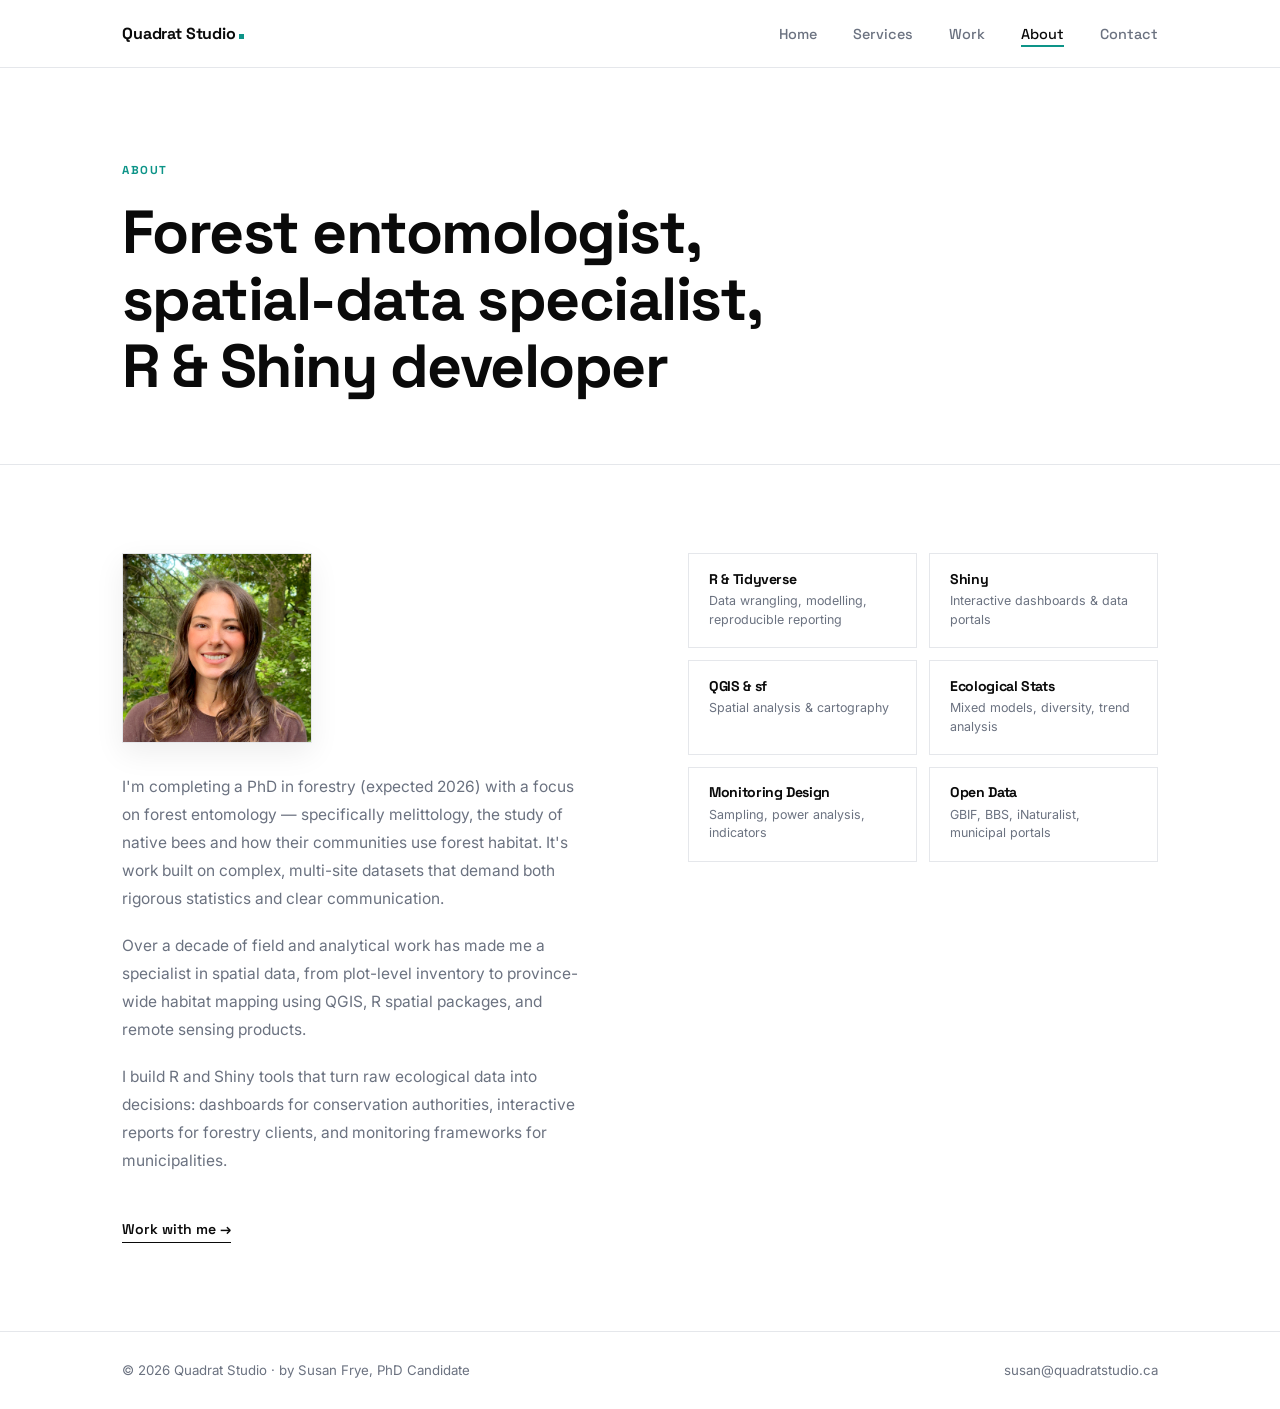
==== about.html @ 382c4a1d "Accurate credentials: PhD Candidate (expected 2026)" ====
<!DOCTYPE html>
<html lang="en">
<head>
  <meta charset="UTF-8" />
  <meta name="viewport" content="width=device-width, initial-scale=1.0" />
  <title>About — Quadrat Studio</title>
  <meta name="description" content="Forest entomologist (PhD candidate) and R/Shiny specialist focused on spatial ecological data, native bees, and biodiversity monitoring." />
  <link rel="stylesheet" href="css/style.css" />
  <link rel="icon" href="favicon.svg" type="image/svg+xml" />
</head>
<body>

<nav class="site-nav">
  <div class="nav-inner">
    <a href="index.html" class="nav-logo" aria-label="Quadrat Studio home">Quadrat&nbsp;Studio<span class="logo-dot"></span></a>
    <button class="nav-toggle" aria-label="Menu" aria-expanded="false">
      <span></span><span></span><span></span>
    </button>
    <ul class="nav-links">
      <li><a href="index.html">Home</a></li>
      <li><a href="services.html">Services</a></li>
      <li><a href="work.html">Work</a></li>
      <li><a href="about.html" class="active">About</a></li>
      <li><a href="contact.html">Contact</a></li>
    </ul>
  </div>
</nav>

<header class="page-header">
  <div class="container">
    <span class="eyebrow">About</span>
    <h1>Forest entomologist, spatial-data specialist, R&nbsp;&amp;&nbsp;Shiny developer</h1>
  </div>
</header>

<section class="section">
  <div class="container about-layout">
    <div class="about-text fade-up">
      <figure class="about-photo">
        <img src="assets/headshot-square.png" alt="Susan Frye — forest entomologist and data consultant" />
      </figure>
      <p>
        I'm completing a PhD in forestry (expected 2026) with a focus on forest
        entomology — specifically melittology, the study of native bees and how their
        communities use forest habitat. It's work built on complex, multi-site datasets
        that demand both rigorous statistics and clear communication.
      </p>
      <p>
        Over a decade of field and analytical work has made me a specialist in spatial
        data, from plot-level inventory to province-wide habitat mapping using QGIS,
        R spatial packages, and remote sensing products.
      </p>
      <p>
        I build R and Shiny tools that turn raw ecological data into decisions:
        dashboards for conservation authorities, interactive reports for forestry clients,
        and monitoring frameworks for municipalities.
      </p>
      <a href="contact.html" class="cv-link">Work with me →</a>
    </div>

    <div class="skills-stack fade-up">
      <div class="skill-row">
        <div class="skill-card">
          <h4>R &amp; Tidyverse</h4>
          <p>Data wrangling, modelling, reproducible reporting</p>
        </div>
        <div class="skill-card">
          <h4>Shiny</h4>
          <p>Interactive dashboards &amp; data portals</p>
        </div>
      </div>
      <div class="skill-row">
        <div class="skill-card">
          <h4>QGIS &amp; sf</h4>
          <p>Spatial analysis &amp; cartography</p>
        </div>
        <div class="skill-card">
          <h4>Ecological Stats</h4>
          <p>Mixed models, diversity, trend analysis</p>
        </div>
      </div>
      <div class="skill-row">
        <div class="skill-card">
          <h4>Monitoring Design</h4>
          <p>Sampling, power analysis, indicators</p>
        </div>
        <div class="skill-card">
          <h4>Open Data</h4>
          <p>GBIF, BBS, iNaturalist, municipal portals</p>
        </div>
      </div>
    </div>
  </div>
</section>

<footer class="site-footer">
  <div class="container footer-inner">
    <p>© 2026 Quadrat Studio · by Susan Frye, PhD Candidate</p>
    <a href="mailto:susan@quadratstudio.ca">susan@quadratstudio.ca</a>
  </div>
</footer>

<script src="js/main.js"></script>
</body>
</html>
---- css/style.css ----
/* ============================================================
   Susan Frye Consulting — shared stylesheet
   Fonts: Space Grotesk (headings) · Inter (body)
   ============================================================ */

@import url('https://fonts.googleapis.com/css2?family=Space+Grotesk:wght@400;500;600;700;800&family=Inter:wght@400;500;600&display=swap');

/* ── Tokens ──────────────────────────────────────────────── */
:root {
  --black:   #0a0a0a;
  --white:   #ffffff;
  --gray:    #6b7280;
  --light:   #f8fafb;
  --border:  #e5e7eb;

  --teal:    #0d9488;
  --teal-dk: #0f766e;

  --c-sar:   #0d9488;   /* teal    — SAR project     */
  --c-bbs:   #e07b39;   /* amber   — BBS project     */
  --c-tree:  #3a7d44;   /* green   — tree project    */
  --c-inat:  #7c3aed;   /* purple  — iNat project    */
  --c-stat:  #0d9488;   /* service 1                 */
  --c-dash:  #e07b39;   /* service 2                 */
  --c-map:   #3a7d44;   /* service 3                 */

  --font-h: 'Space Grotesk', sans-serif;
  --font-b: 'Inter', sans-serif;

  --max-w: 1100px;
  --nav-h: 68px;
  --radius: 0px;
}

/* ── Reset ───────────────────────────────────────────────── */
*, *::before, *::after { margin: 0; padding: 0; box-sizing: border-box; }
html { scroll-behavior: smooth; font-size: 16px; }
body {
  font-family: var(--font-b);
  background: var(--white);
  color: var(--black);
  line-height: 1.6;
  -webkit-font-smoothing: antialiased;
  text-rendering: optimizeLegibility;
}
a { color: inherit; }
img { max-width: 100%; display: block; }

h1, h2, h3, h4 {
  font-family: var(--font-h);
  line-height: 1.1;
  letter-spacing: -0.025em;
}

/* ── Layout ──────────────────────────────────────────────── */
.container {
  max-width: var(--max-w);
  margin: 0 auto;
  padding: 0 2rem;
}

.section { padding: 5.5rem 0; }
.section + .section { border-top: 1px solid var(--border); }

/* ── Optional subtle background texture ──────────────────────
   A barely-there dot grid. Add class "textured" to <body> to
   enable it site-wide; remove it for a perfectly clean look.   */
body.textured {
  background-image: radial-gradient(var(--border) 0.9px, transparent 0.9px);
  background-size: 22px 22px;
  background-attachment: fixed;
}
/* keep solid-color sections opaque so the texture only shows on white */
body.textured .hero,
body.textured .stats-strip,
body.textured .site-nav { background-color: rgba(255,255,255,0.85); }

/* ── Quadrat grid background (subtle square grid, ties to the brand) ──
   Add class "quadrat-grid" to <body> to enable site-wide.                */
body.quadrat-grid {
  background-image:
    linear-gradient(to right, rgba(13, 148, 136, 0.07) 1px, transparent 1px),
    linear-gradient(to bottom, rgba(13, 148, 136, 0.07) 1px, transparent 1px);
  background-size: 46px 46px;
  background-position: -1px -1px;
}
body.quadrat-grid .site-nav { background-color: rgba(255, 255, 255, 0.92); }

/* ── NAV ─────────────────────────────────────────────────── */
.site-nav {
  position: sticky;
  top: 0;
  z-index: 200;
  height: var(--nav-h);
  background: rgba(255,255,255,0.94);
  backdrop-filter: blur(10px);
  -webkit-backdrop-filter: blur(10px);
  border-bottom: 1px solid var(--border);
}

.nav-inner {
  max-width: var(--max-w);
  margin: 0 auto;
  padding: 0 2rem;
  height: 100%;
  display: flex;
  align-items: center;
  justify-content: space-between;
}

.nav-logo {
  font-family: var(--font-h);
  font-weight: 700;
  font-size: 1rem;
  text-decoration: none;
  color: var(--black);
  letter-spacing: -0.01em;
}

/* square teal "period" after the wordmark (a nod to the quadrat) */
.nav-logo .logo-dot {
  display: inline-block;
  width: 5px;
  height: 5px;
  background: var(--teal);
  border-radius: 0;
  margin-left: 3px;
  vertical-align: baseline;
}

.nav-links {
  display: flex;
  list-style: none;
  gap: 2.25rem;
}

.nav-links a {
  font-family: var(--font-h);
  font-size: 0.9rem;
  font-weight: 500;
  color: var(--gray);
  text-decoration: none;
  padding-bottom: 4px;
  position: relative;
  transition: color 0.18s ease;
}

/* colourful gradient underline that wipes in on hover / active */
.nav-links a::after {
  content: '';
  position: absolute;
  left: 0;
  right: 0;
  bottom: 0;
  height: 1.5px;
  border-radius: 0;
  background: var(--teal);
  transform: scaleX(0);
  transform-origin: left;
  transition: transform 0.25s cubic-bezier(0.4, 0, 0.2, 1);
}
.nav-links a:hover  { color: var(--black); }
.nav-links a:hover::after  { transform: scaleX(1); opacity: 0.55; }
.nav-links a.active { color: var(--black); }
.nav-links a.active::after { transform: scaleX(1); opacity: 1; }

/* hamburger */
.nav-toggle {
  display: none;
  flex-direction: column;
  gap: 5px;
  background: none;
  border: none;
  cursor: pointer;
  padding: 4px;
}
.nav-toggle span {
  display: block;
  width: 22px;
  height: 2px;
  background: var(--black);
  border-radius: 0;
  transition: all 0.25s;
}

/* ── Page header ─────────────────────────────────────────── */
.page-header {
  padding: 5.5rem 0 4rem;
  border-bottom: 1px solid var(--border);
}

.eyebrow {
  display: inline-block;
  font-family: var(--font-h);
  font-size: 0.72rem;
  font-weight: 700;
  letter-spacing: 0.14em;
  text-transform: uppercase;
  color: var(--teal);
  margin-bottom: 1.25rem;
}

.page-header h1 {
  font-size: clamp(2.4rem, 5vw, 3.8rem);
  font-weight: 800;
  max-width: 680px;
}

.page-header .lead {
  margin-top: 1.25rem;
  font-size: 1.05rem;
  color: var(--gray);
  max-width: 540px;
  line-height: 1.75;
}

/* ── HOME HERO ───────────────────────────────────────────── */
.hero {
  padding: 8rem 0 7rem;
  border-bottom: 1px solid var(--border);
}

.hero-dot {
  display: inline-flex;
  align-items: center;
  gap: 0.5rem;
  font-family: var(--font-h);
  font-size: 0.75rem;
  font-weight: 700;
  letter-spacing: 0.12em;
  text-transform: uppercase;
  color: var(--teal);
  margin-bottom: 2rem;
}
.hero-dot::before {
  content: '';
  width: 8px; height: 8px;
  border-radius: 50%;
  background: var(--teal);
  animation: pulse 2s infinite;
}

@keyframes pulse {
  0%, 100% { opacity: 1; transform: scale(1); }
  50%       { opacity: 0.5; transform: scale(0.85); }
}

.hero h1 {
  font-size: clamp(2.8rem, 6vw, 5rem);
  font-weight: 800;
  max-width: 840px;
  margin-bottom: 1.75rem;
}

.hero h1 em {
  font-style: normal;
  color: var(--teal);
}

.hero-sub {
  font-size: 1.1rem;
  color: var(--gray);
  max-width: 500px;
  line-height: 1.75;
  margin-bottom: 2.75rem;
}

.stack-pills {
  display: flex;
  flex-wrap: wrap;
  gap: 0.5rem;
  margin-bottom: 3rem;
}

.pill {
  display: inline-block;
  padding: 0.38rem 0.95rem;
  border: 1.5px solid var(--border);
  border-radius: 0;
  font-family: var(--font-h);
  font-size: 0.8rem;
  font-weight: 500;
  color: var(--black);
  transition: border-color 0.2s, background 0.2s;
}
.pill:hover { border-color: var(--teal); background: #f0fdfa; }

.hero-cta {
  display: flex;
  gap: 0.85rem;
  flex-wrap: wrap;
}

/* ── Buttons ─────────────────────────────────────────────── */
.btn {
  display: inline-flex;
  align-items: center;
  gap: 0.45rem;
  padding: 0.8rem 1.85rem;
  border-radius: 0;
  font-family: var(--font-h);
  font-size: 0.92rem;
  font-weight: 600;
  text-decoration: none;
  border: none;
  cursor: pointer;
  transition: transform 0.18s, box-shadow 0.18s, background 0.18s;
}
.btn:hover { transform: translateY(-2px); }

.btn-dark {
  color: var(--white);
  background-color: var(--black);
  /* teal "cover" that fills in from the left on hover */
  background-image: linear-gradient(var(--teal), var(--teal));
  background-repeat: no-repeat;
  background-position: left center;
  background-size: 0% 100%;
  box-shadow: 0 2px 8px rgba(0, 0, 0, 0.15);
  transition: background-size 0.3s ease, box-shadow 0.25s ease, transform 0.18s;
}
.btn-dark:hover {
  background-size: 100% 100%;
  box-shadow: 0 8px 22px rgba(13, 148, 136, 0.28);
}
.btn-dark:active {
  /* darker solid on click */
  background-image: linear-gradient(var(--teal-dk), var(--teal-dk));
}

.btn-ghost {
  background: transparent;
  color: var(--black);
  border: 1.5px solid var(--border);
}
.btn-ghost:hover { border-color: var(--black); }

/* subtle sheen that sweeps across buttons on hover */
.btn {
  position: relative;
  overflow: hidden;
  isolation: isolate;
}
.btn::before {
  content: '';
  position: absolute;
  top: 0;
  left: -75%;
  width: 50%;
  height: 100%;
  z-index: -1;
  background: linear-gradient(
    100deg,
    transparent,
    rgba(255, 255, 255, 0.25),
    transparent
  );
  transform: skewX(-20deg);
  transition: left 0.55s ease;
}
.btn:hover::before { left: 130%; }
/* ghost button has a light bg, so use a teal-tinted sweep instead of white */
.btn-ghost::before {
  background: linear-gradient(
    100deg,
    transparent,
    rgba(13, 148, 136, 0.12),
    transparent
  );
}

/* ── Stats strip (home) ──────────────────────────────────── */
.stats-strip {
  padding: 4rem 0;
  border-bottom: 1px solid var(--border);
  display: grid;
  grid-template-columns: repeat(3, 1fr);
  gap: 0;
}

.stat-item {
  padding: 1rem 2rem;
  border-right: 1px solid var(--border);
}
.stat-item:first-child { padding-left: 0; }
.stat-item:last-child  { border-right: none; }

.stat-num {
  font-family: var(--font-h);
  font-size: 3rem;
  font-weight: 800;
  color: var(--black);
  line-height: 1;
  margin-bottom: 0.4rem;
}
.stat-num span { color: var(--teal); }

.stat-label {
  font-size: 0.88rem;
  color: var(--gray);
  line-height: 1.45;
}

/* ── Services grid ───────────────────────────────────────── */
.services-grid {
  display: grid;
  grid-template-columns: repeat(auto-fit, minmax(290px, 1fr));
  gap: 1.25rem;
  margin-top: 3rem;
}

.service-card {
  padding: 2.25rem;
  border: 1.5px solid var(--border);
  border-radius: var(--radius);
  background: var(--white);
  position: relative;
  overflow: hidden;
  transition: transform 0.26s ease, box-shadow 0.26s ease, border-color 0.26s ease;
}

/* animated top bar */
.service-card::after {
  content: '';
  position: absolute;
  top: 0; left: 0; right: 0;
  height: 3px;
  background: var(--c, var(--teal));
  transform: scaleX(0);
  transform-origin: left;
  transition: transform 0.32s cubic-bezier(0.4, 0, 0.2, 1);
}

.service-card:hover {
  transform: translateY(-7px);
  box-shadow: 0 24px 60px rgba(0,0,0,0.09);
  border-color: transparent;
}

.service-card:hover::after {
  transform: scaleX(1);
}

.svc-icon {
  width: 46px; height: 46px;
  border-radius: 0;
  display: flex;
  align-items: center;
  justify-content: center;
  margin-bottom: 1.5rem;
  background: var(--icon-bg, #f0fdfa);
}
.svc-icon svg { width: 22px; height: 22px; }

.service-card h3 {
  font-size: 1.1rem;
  font-weight: 700;
  margin-bottom: 0.7rem;
}

.service-card p {
  font-size: 0.91rem;
  color: var(--gray);
  line-height: 1.72;
}

.service-card .svc-list {
  margin-top: 1.25rem;
  list-style: none;
  display: flex;
  flex-direction: column;
  gap: 0.3rem;
}

.service-card .svc-list li {
  font-size: 0.82rem;
  font-weight: 500;
  color: var(--c, var(--teal));
}
.service-card .svc-list li::before { content: '→ '; opacity: 0.6; }

/* animated accent squares clustered by the icon (injected by main.js) */
.svc-squares {
  position: absolute;
  top: 2.25rem;
  right: 2.25rem;
  width: 27px;
  height: 27px;
  pointer-events: none;
  z-index: 2;
}
.svc-squares span {
  position: absolute;
  width: 10px;
  height: 10px;
  border-radius: 0;
  background: var(--c, var(--teal));
  opacity: 0.20;
  transition: transform 0.45s cubic-bezier(0.22, 1, 0.36, 1), opacity 0.4s ease;
}
.svc-squares span:nth-child(1) { top: 0;    left: 0; }
.svc-squares span:nth-child(2) { top: 0;    left: 15px; }
.svc-squares span:nth-child(3) { top: 15px; left: 0; }
.svc-squares span:nth-child(4) { top: 15px; left: 15px; }

/* on hover the cluster scatters and brightens */
.service-card:hover .svc-squares span { opacity: 0.9; }
.service-card:hover .svc-squares span:nth-child(1) { transform: translate(-7px, -7px) rotate(-18deg); }
.service-card:hover .svc-squares span:nth-child(2) { transform: translate(7px, -5px) rotate(14deg);  transition-delay: 0.04s; }
.service-card:hover .svc-squares span:nth-child(3) { transform: translate(-5px, 7px) rotate(12deg);  transition-delay: 0.08s; }
.service-card:hover .svc-squares span:nth-child(4) { transform: translate(7px, 7px) rotate(-12deg);  transition-delay: 0.12s; }

/* keep card content above the decorative layer */
.service-card > *:not(.svc-squares) { position: relative; z-index: 1; }

/* ── WORK page ───────────────────────────────────────────── */
.work-list { margin-top: 1rem; }

.project-card {
  display: grid;
  grid-template-columns: 90px 1fr;
  gap: 3rem;
  padding: 3.5rem 0;
  border-bottom: 1px solid var(--border);
  transition: background 0.2s;
}
.project-card:first-child { border-top: 1px solid var(--border); }

.proj-num {
  font-family: var(--font-h);
  font-size: 3.75rem;
  font-weight: 800;
  color: var(--border);
  line-height: 1;
  padding-top: 3px;
  transition: color 0.22s ease;
  user-select: none;
}

.project-card:hover .proj-num { color: var(--c, var(--teal)); }
.project-card:hover .proj-title { color: var(--c, var(--teal)); }

.proj-body { display: flex; flex-direction: column; gap: 0.9rem; }

.proj-title {
  font-family: var(--font-h);
  font-size: clamp(1.35rem, 2.5vw, 1.85rem);
  font-weight: 700;
  color: var(--black);
  transition: color 0.22s ease;
}

.proj-problem-label {
  font-family: var(--font-h);
  font-size: 0.7rem;
  font-weight: 700;
  letter-spacing: 0.12em;
  text-transform: uppercase;
  color: var(--c, var(--teal));
  margin-bottom: -0.3rem;
}

.proj-problem {
  font-size: 0.95rem;
  color: var(--gray);
  line-height: 1.75;
  max-width: 620px;
}

.proj-footer {
  display: flex;
  align-items: center;
  justify-content: space-between;
  flex-wrap: wrap;
  gap: 0.75rem;
  margin-top: 0.25rem;
}

.proj-tags {
  display: flex;
  flex-wrap: wrap;
  gap: 0.35rem;
}

.tag {
  padding: 0.22rem 0.65rem;
  border: 1px solid var(--border);
  border-radius: 0;
  font-family: var(--font-h);
  font-size: 0.75rem;
  font-weight: 500;
  color: var(--gray);
}

.proj-link {
  display: inline-flex;
  align-items: center;
  gap: 0.3rem;
  font-family: var(--font-h);
  font-size: 0.85rem;
  font-weight: 600;
  color: var(--black);
  text-decoration: none;
  border-bottom: 1.5px solid var(--black);
  padding-bottom: 1px;
  white-space: nowrap;
  transition: color 0.15s, border-color 0.15s;
}
.proj-link:hover {
  color: var(--c, var(--teal));
  border-color: var(--c, var(--teal));
}

/* ── ABOUT ───────────────────────────────────────────────── */
.about-layout {
  display: grid;
  grid-template-columns: 1fr 1fr;
  gap: 6rem;
  align-items: start;
}

.about-photo {
  margin: 0 0 1.9rem;
  width: 190px;
  height: 190px;
  border-radius: 0;
  overflow: hidden;
  border: 1.5px solid var(--border);
  box-shadow: 0 10px 28px rgba(0, 0, 0, 0.07);
}
.about-photo img {
  width: 100%;
  height: 100%;
  object-fit: cover;
  object-position: center 28%;
  display: block;
}

.about-text h2 {
  font-size: clamp(2rem, 4vw, 2.8rem);
  font-weight: 800;
  margin-bottom: 2rem;
  line-height: 1.2;
}

/* ── "Ways to work together" cards ───────────────────────── */
.ways-grid {
  display: grid;
  grid-template-columns: repeat(auto-fit, minmax(240px, 1fr));
  gap: 1.25rem;
  margin-top: 3rem;
}
.way-card {
  padding: 2rem 1.75rem;
  border: 1.5px solid var(--border);
  border-radius: var(--radius);
  transition: transform 0.22s ease, border-color 0.22s ease, box-shadow 0.22s ease;
}
.way-card:hover {
  transform: translateY(-5px);
  border-color: transparent;
  box-shadow: 0 18px 44px rgba(0, 0, 0, 0.08);
}
.way-tag {
  display: inline-block;
  font-family: var(--font-h);
  font-size: 0.7rem;
  font-weight: 700;
  letter-spacing: 0.1em;
  text-transform: uppercase;
  color: var(--teal);
  background: #f0fdfa;
  padding: 0.25rem 0.6rem;
  border-radius: 0;
  margin-bottom: 1rem;
}
.way-card h3 { font-size: 1.1rem; font-weight: 700; margin-bottom: 0.6rem; }
.way-card p  { font-size: 0.9rem; color: var(--gray); line-height: 1.7; }
.way-card .way-best {
  margin-top: 0.9rem;
  font-size: 0.8rem;
  font-weight: 600;
  color: var(--black);
}

/* ── Contact form ────────────────────────────────────────── */
.contact-form {
  margin-top: 2.5rem;
  max-width: 540px;
  display: flex;
  flex-direction: column;
  gap: 0.85rem;
}
.contact-form .form-row {
  display: grid;
  grid-template-columns: 1fr 1fr;
  gap: 0.85rem;
}
.contact-form input,
.contact-form textarea {
  width: 100%;
  font-family: var(--font-b);
  font-size: 0.95rem;
  padding: 0.8rem 1rem;
  border: 1.5px solid var(--border);
  border-radius: 0;
  background: var(--white);
  color: var(--black);
  transition: border-color 0.18s ease;
}
.contact-form input:focus,
.contact-form textarea:focus {
  outline: none;
  border-color: var(--teal);
}
.contact-form textarea { resize: vertical; }
.contact-form button { align-self: flex-start; margin-top: 0.25rem; }
@media (max-width: 560px) { .contact-form .form-row { grid-template-columns: 1fr; } }

/* ── "How I work" process strip ──────────────────────────── */
.process-grid {
  display: grid;
  grid-template-columns: repeat(auto-fit, minmax(220px, 1fr));
  gap: 1.25rem;
  margin-top: 3rem;
  counter-reset: step;
}
.process-step {
  position: relative;
  padding: 2rem 1.75rem;
  border: 1.5px solid var(--border);
  border-radius: var(--radius);
  transition: transform 0.22s ease, border-color 0.22s ease, box-shadow 0.22s ease;
}
.process-step:hover {
  transform: translateY(-5px);
  border-color: transparent;
  box-shadow: 0 18px 44px rgba(0, 0, 0, 0.08);
}
.process-step::before {
  counter-increment: step;
  content: counter(step, decimal-leading-zero);
  font-family: var(--font-h);
  font-size: 0.85rem;
  font-weight: 700;
  color: var(--teal);
  letter-spacing: 0.05em;
}
.process-step h3 {
  font-size: 1.05rem;
  font-weight: 700;
  margin: 0.75rem 0 0.5rem;
}
.process-step p {
  font-size: 0.88rem;
  color: var(--gray);
  line-height: 1.65;
}

.about-text p {
  font-size: 0.97rem;
  color: var(--gray);
  line-height: 1.8;
  margin-bottom: 1.2rem;
}

.cv-link {
  display: inline-flex;
  align-items: center;
  gap: 0.4rem;
  margin-top: 1.5rem;
  font-family: var(--font-h);
  font-size: 0.88rem;
  font-weight: 600;
  color: var(--black);
  text-decoration: none;
  border-bottom: 1.5px solid var(--black);
  padding-bottom: 1px;
  transition: color 0.15s, border-color 0.15s;
}
.cv-link:hover { color: var(--teal); border-color: var(--teal); }

.skills-stack { display: flex; flex-direction: column; gap: 0.75rem; }

.skill-row {
  display: grid;
  grid-template-columns: 1fr 1fr;
  gap: 0.75rem;
}

.skill-card {
  padding: 1.1rem 1.25rem;
  border: 1.5px solid var(--border);
  border-radius: 0;
  transition: border-color 0.2s, transform 0.2s;
}
.skill-card:hover { border-color: var(--teal); transform: translateY(-2px); }

.skill-card h4 {
  font-family: var(--font-h);
  font-size: 0.88rem;
  font-weight: 700;
  margin-bottom: 0.3rem;
}
.skill-card p { font-size: 0.78rem; color: var(--gray); line-height: 1.5; }

/* ── CONTACT ─────────────────────────────────────────────── */
.contact-section { padding: 7rem 0; }

.contact-big {
  font-family: var(--font-h);
  font-size: clamp(2.5rem, 5.5vw, 4.5rem);
  font-weight: 800;
  letter-spacing: -0.035em;
  line-height: 1.1;
  margin-bottom: 2.5rem;
}
.contact-big em { font-style: normal; color: var(--teal); }

.contact-row {
  display: flex;
  align-items: center;
  gap: 2rem;
  flex-wrap: wrap;
}

.contact-email {
  font-family: var(--font-h);
  font-size: 1.15rem;
  font-weight: 600;
  color: var(--black);
  text-decoration: none;
  border-bottom: 2px solid var(--black);
  padding-bottom: 2px;
  transition: color 0.2s, border-color 0.2s;
}
.contact-email:hover { color: var(--teal); border-color: var(--teal); }

.contact-note {
  font-size: 0.88rem;
  color: var(--gray);
  max-width: 440px;
  line-height: 1.7;
  margin-top: 1.5rem;
}

/* ── FOOTER ──────────────────────────────────────────────── */
.site-footer {
  border-top: 1px solid var(--border);
  padding: 1.75rem 0;
}

.footer-inner {
  display: flex;
  align-items: center;
  justify-content: space-between;
  gap: 1rem;
  flex-wrap: wrap;
}

.footer-inner p,
.footer-inner a {
  font-size: 0.83rem;
  color: var(--gray);
  text-decoration: none;
}
.footer-inner a:hover { color: var(--black); }

.footer-links {
  display: flex;
  align-items: center;
  gap: 1.5rem;
  flex-wrap: wrap;
}

/* ── Fade-up scroll animation ────────────────────────────── */
.fade-up {
  opacity: 0;
  transform: translateY(28px);
  transition: opacity 0.55s ease, transform 0.55s ease;
}
.fade-up.in { opacity: 1; transform: translateY(0); }
.fade-up:nth-child(2) { transition-delay: 0.08s; }
.fade-up:nth-child(3) { transition-delay: 0.16s; }
.fade-up:nth-child(4) { transition-delay: 0.24s; }

/* ── Home section header helper ──────────────────────────── */
.sh { margin-bottom: 3rem; }
.sh-label {
  font-family: var(--font-h);
  font-size: 0.72rem;
  font-weight: 700;
  letter-spacing: 0.14em;
  text-transform: uppercase;
  color: var(--gray);
  margin-bottom: 0.6rem;
}
.sh h2 {
  font-size: clamp(1.75rem, 3.5vw, 2.4rem);
  font-weight: 800;
}

/* ── Responsive ──────────────────────────────────────────── */
@media (max-width: 860px) {
  .about-layout { grid-template-columns: 1fr; gap: 3rem; }
  .stats-strip  { grid-template-columns: 1fr 1fr; }
  .stat-item:nth-child(2) { border-right: none; }
  .stat-item:nth-child(3) { border-right: none; border-top: 1px solid var(--border); grid-column: span 2; }
}

@media (max-width: 640px) {
  .nav-links {
    display: none;
    position: fixed;
    top: var(--nav-h);
    left: 0; right: 0;
    background: var(--white);
    flex-direction: column;
    padding: 1.5rem 1.5rem 2rem;
    border-bottom: 1px solid var(--border);
    box-shadow: 0 8px 24px rgba(0,0,0,0.06);
    gap: 1.4rem;
    list-style: none;
  }
  .nav-links.open { display: flex; }
  .nav-toggle { display: flex; }

  .project-card {
    grid-template-columns: 1fr;
    gap: 1rem;
  }
  .proj-num { font-size: 2.2rem; }

  .stats-strip {
    grid-template-columns: 1fr;
  }
  .stat-item {
    border-right: none;
    border-bottom: 1px solid var(--border);
    padding: 1.5rem 0;
  }
  .stat-item:last-child { border-bottom: none; }

  .skill-row { grid-template-columns: 1fr; }
  .contact-big { font-size: 2.2rem; }
}

/* ── Rounded-corner variant (for comparison) ─────────────────
   The site is square by default. Add class "rounded" to <body>
   on any page to preview the rounded version of every element.  */
body.rounded .btn { border-radius: 7px; }
body.rounded .pill { border-radius: 999px; }
body.rounded .tag,
body.rounded .way-tag { border-radius: 5px; }
body.rounded .service-card,
body.rounded .way-card,
body.rounded .process-step,
body.rounded .app-embed,
body.rounded .skill-card { border-radius: 10px; }
body.rounded .svc-icon { border-radius: 9px; }
body.rounded .svc-squares span { border-radius: 3px; }
body.rounded .about-photo { border-radius: 16px; }
body.rounded .contact-form input,
body.rounded .contact-form textarea { border-radius: 8px; }
body.rounded .nav-logo .logo-dot { border-radius: 50%; }
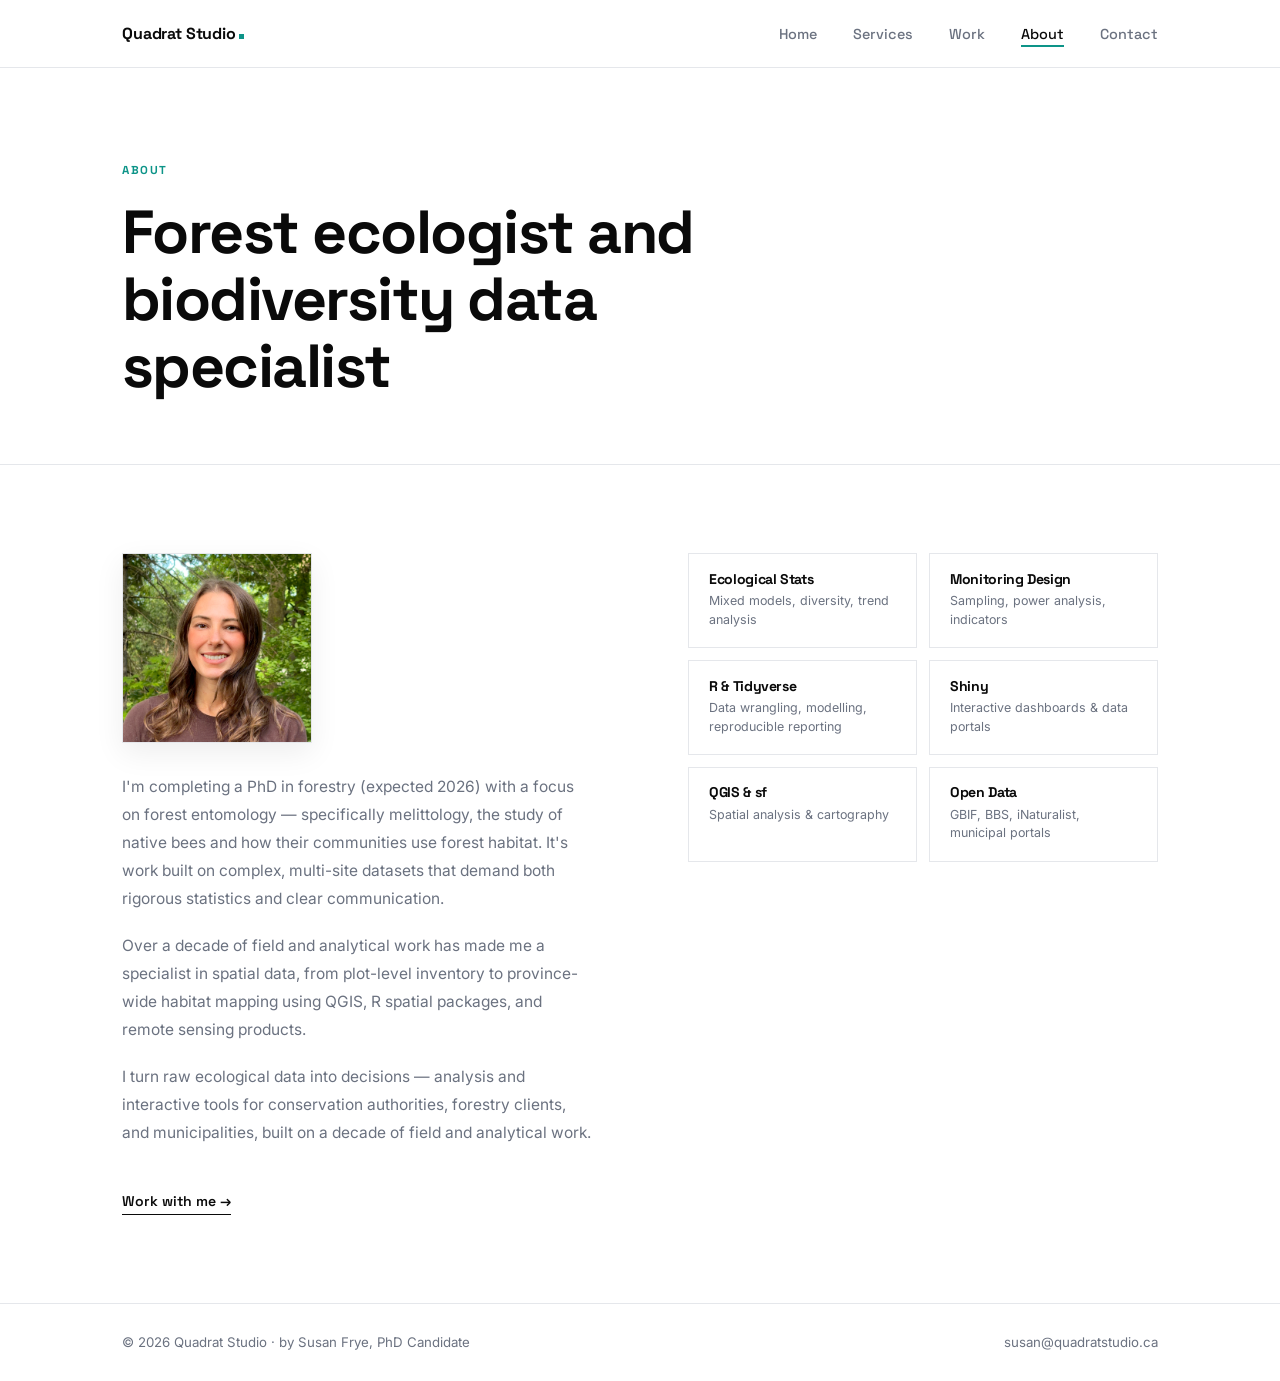
==== commit 8ba09582: "Reposition copy, add project intake page, wire Formspree forms - Lead with ecological/environmental " ====
--- a/about.html
+++ b/about.html
@@ -4,7 +4,7 @@
   <meta charset="UTF-8" />
   <meta name="viewport" content="width=device-width, initial-scale=1.0" />
   <title>About — Quadrat Studio</title>
-  <meta name="description" content="Forest entomologist (PhD candidate) and R/Shiny specialist focused on spatial ecological data, native bees, and biodiversity monitoring." />
+  <meta name="description" content="Forest ecologist (PhD, defending 2026) specializing in biodiversity monitoring, native bees, species at risk, and spatial ecological data." />
   <link rel="stylesheet" href="css/style.css" />
   <link rel="icon" href="favicon.svg" type="image/svg+xml" />
 </head>
@@ -29,7 +29,7 @@
 <header class="page-header">
   <div class="container">
     <span class="eyebrow">About</span>
-    <h1>Forest entomologist, spatial-data specialist, R&nbsp;&amp;&nbsp;Shiny developer</h1>
+    <h1>Forest ecologist and biodiversity data specialist</h1>
   </div>
 </header>
 
@@ -51,14 +51,24 @@
         R spatial packages, and remote sensing products.
       </p>
       <p>
-        I build R and Shiny tools that turn raw ecological data into decisions:
-        dashboards for conservation authorities, interactive reports for forestry clients,
-        and monitoring frameworks for municipalities.
+        I turn raw ecological data into decisions — analysis and interactive tools
+        for conservation authorities, forestry clients, and municipalities, built on a
+        decade of field and analytical work.
       </p>
       <a href="contact.html" class="cv-link">Work with me →</a>
     </div>
 
     <div class="skills-stack fade-up">
+      <div class="skill-row">
+        <div class="skill-card">
+          <h4>Ecological Stats</h4>
+          <p>Mixed models, diversity, trend analysis</p>
+        </div>
+        <div class="skill-card">
+          <h4>Monitoring Design</h4>
+          <p>Sampling, power analysis, indicators</p>
+        </div>
+      </div>
       <div class="skill-row">
         <div class="skill-card">
           <h4>R &amp; Tidyverse</h4>
@@ -73,16 +83,6 @@
         <div class="skill-card">
           <h4>QGIS &amp; sf</h4>
           <p>Spatial analysis &amp; cartography</p>
-        </div>
-        <div class="skill-card">
-          <h4>Ecological Stats</h4>
-          <p>Mixed models, diversity, trend analysis</p>
-        </div>
-      </div>
-      <div class="skill-row">
-        <div class="skill-card">
-          <h4>Monitoring Design</h4>
-          <p>Sampling, power analysis, indicators</p>
         </div>
         <div class="skill-card">
           <h4>Open Data</h4>
--- a/css/style.css
+++ b/css/style.css
@@ -716,6 +716,70 @@
 .contact-form textarea { resize: vertical; }
 .contact-form button { align-self: flex-start; margin-top: 0.25rem; }
 @media (max-width: 560px) { .contact-form .form-row { grid-template-columns: 1fr; } }
+
+/* ── Project intake form (extends .contact-form) ──────────── */
+.intake-form { max-width: 620px; gap: 1.75rem; }
+.intake-form .form-section {
+  border: none;
+  border-top: 1.5px solid var(--border);
+  padding: 1.5rem 0 0;
+  margin: 0;
+  display: flex;
+  flex-direction: column;
+  gap: 0.85rem;
+}
+.intake-form .form-section:first-of-type { border-top: none; padding-top: 0; }
+.intake-form legend {
+  font-family: var(--font-h);
+  font-size: 0.8rem;
+  font-weight: 700;
+  letter-spacing: 0.06em;
+  text-transform: uppercase;
+  color: var(--teal);
+  padding: 0;
+  margin-bottom: 0.25rem;
+}
+.intake-form .field {
+  display: flex;
+  flex-direction: column;
+  gap: 0.3rem;
+  font-family: var(--font-h);
+  font-size: 0.85rem;
+  font-weight: 600;
+  color: var(--black);
+}
+.intake-form .field-hint {
+  font-weight: 400;
+  font-size: 0.78rem;
+  color: var(--gray);
+  font-family: var(--font-b);
+}
+.intake-form .field input,
+.intake-form .field textarea { font-family: var(--font-b); font-weight: 400; }
+.intake-form .checkbox-grid { display: grid; gap: 0.5rem; }
+.intake-form .checkbox-grid .check {
+  display: flex;
+  align-items: flex-start;
+  gap: 0.55rem;
+  font-family: var(--font-b);
+  font-size: 0.9rem;
+  font-weight: 400;
+  color: var(--black);
+  cursor: pointer;
+  line-height: 1.4;
+}
+.intake-form .checkbox-grid .check input {
+  width: auto;
+  flex-shrink: 0;
+  margin-top: 0.15rem;
+  accent-color: var(--teal);
+}
+.intake-form .form-fineprint {
+  font-size: 0.8rem;
+  color: var(--gray);
+  margin-top: 0.5rem;
+  max-width: 540px;
+}
 
 /* ── "How I work" process strip ──────────────────────────── */
 .process-grid {
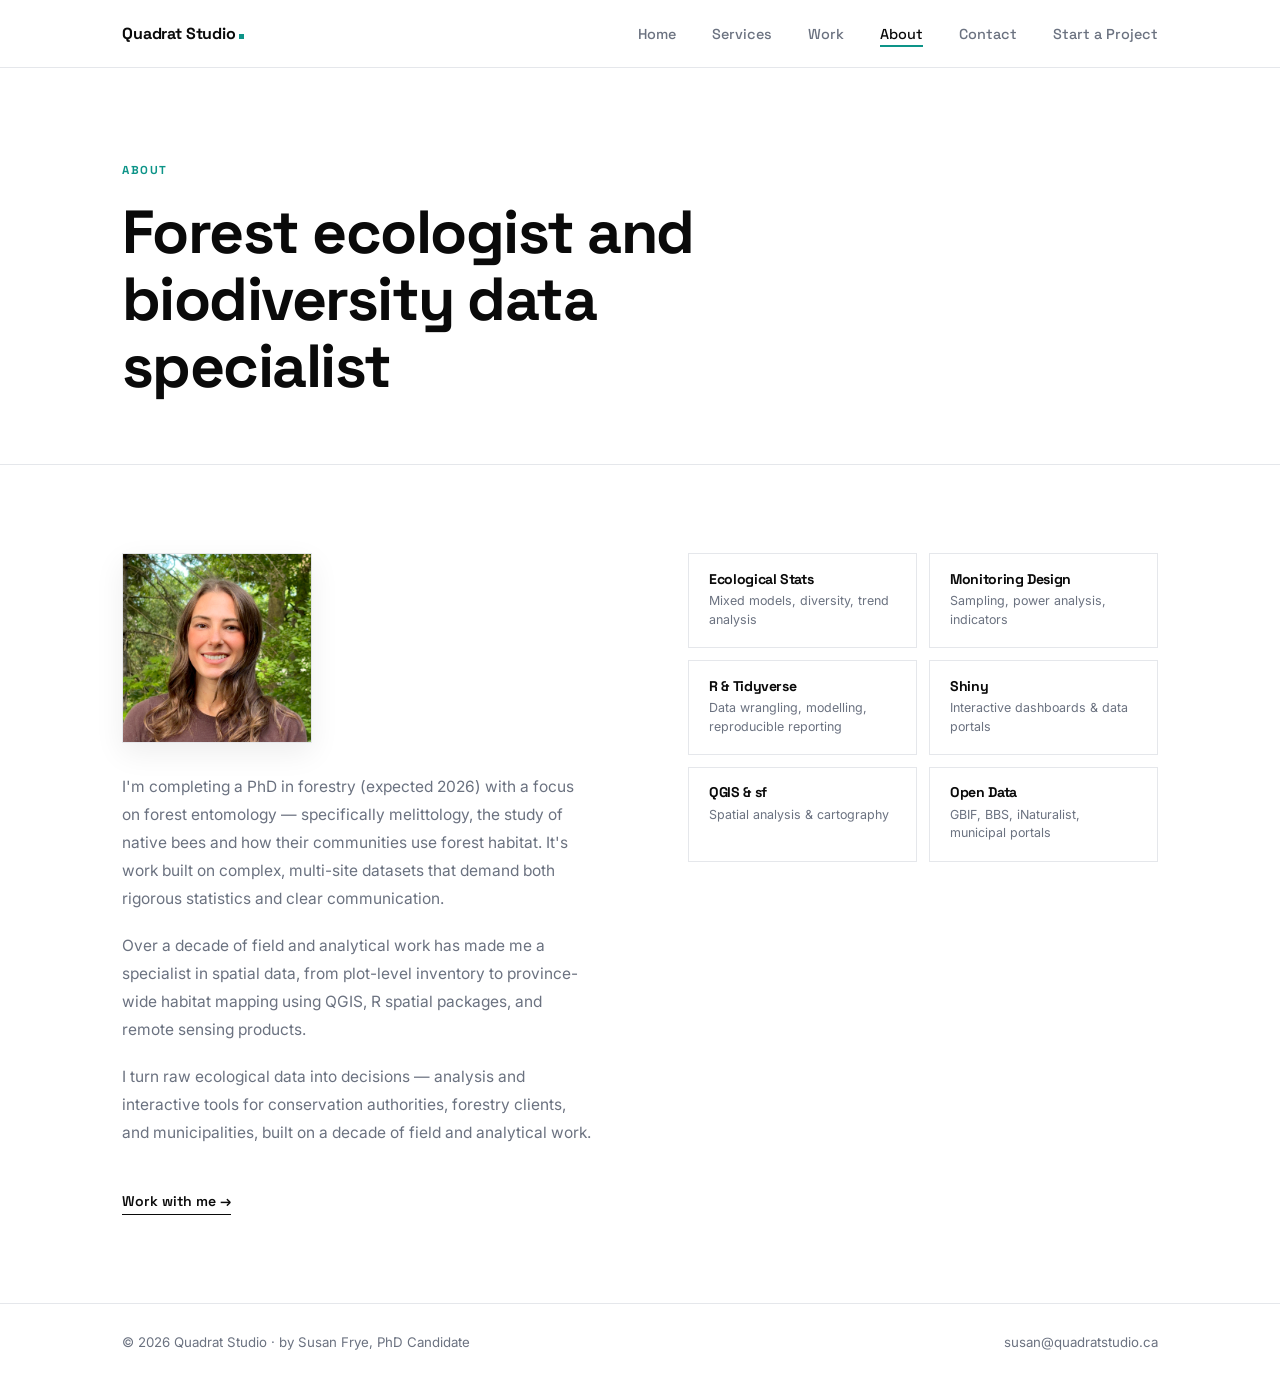
==== commit 84406712: "Add 'Start a Project' nav link to all pages (was only on contact/intake) Co-Authored-By: Claude Opus" ====
--- a/about.html
+++ b/about.html
@@ -22,6 +22,7 @@
       <li><a href="work.html">Work</a></li>
       <li><a href="about.html" class="active">About</a></li>
       <li><a href="contact.html">Contact</a></li>
+      <li><a href="intake.html">Start a Project</a></li>
     </ul>
   </div>
 </nav>
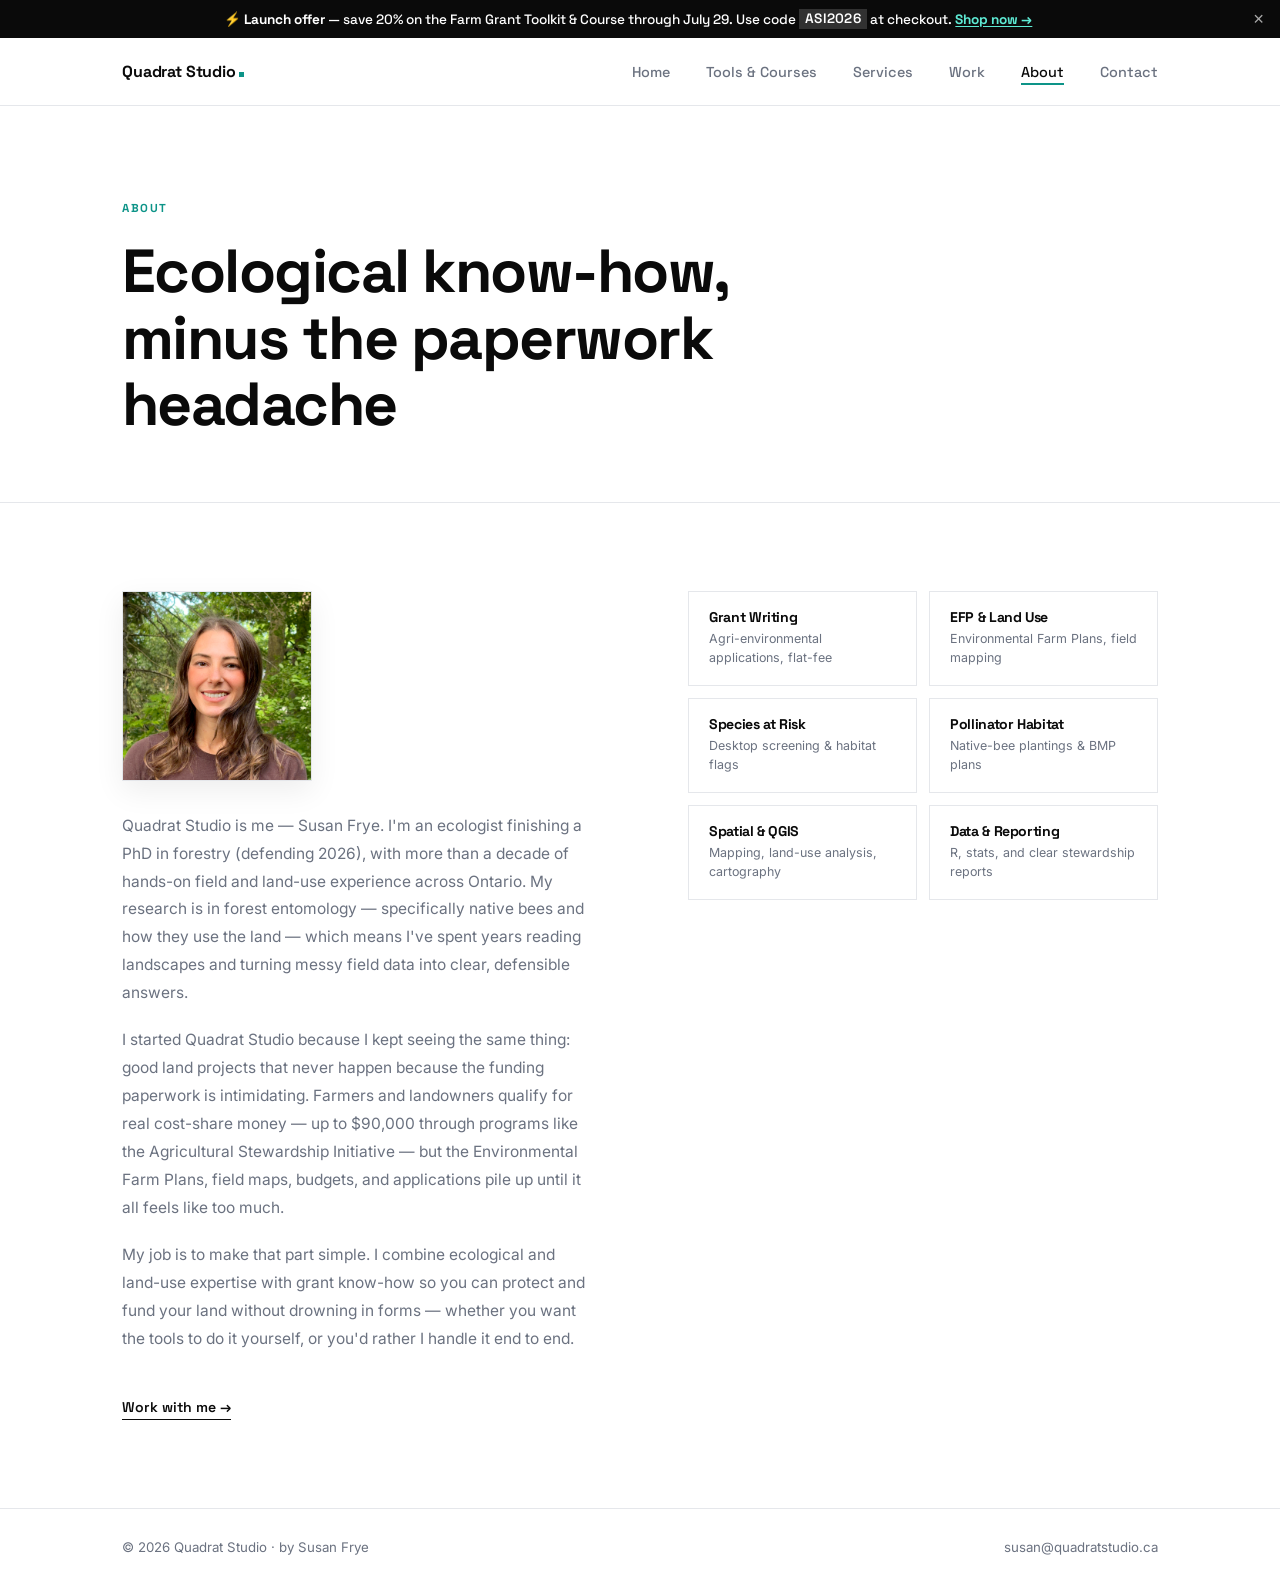
==== commit f3e07d7a: "Relaunch home around farm-grant funnel; add services, lead-magnet delivery & promo - Rebuild index.h" ====
--- a/about.html
+++ b/about.html
@@ -3,10 +3,13 @@
 <head>
   <meta charset="UTF-8" />
   <meta name="viewport" content="width=device-width, initial-scale=1.0" />
-  <title>About — Quadrat Studio</title>
-  <meta name="description" content="Forest ecologist (PhD, defending 2026) specializing in biodiversity monitoring, native bees, species at risk, and spatial ecological data." />
+  <title>About — Quadrat Studio | Susan Frye, Ecologist & Grant Specialist</title>
+  <meta name="description" content="Quadrat Studio is Susan Frye — an ecologist (PhD, forestry) helping Ontario farmers and landowners fund and steward their land with grant-ready tools, courses, and done-for-you support." />
   <link rel="stylesheet" href="css/style.css" />
   <link rel="icon" href="favicon.svg" type="image/svg+xml" />
+  <!-- GA4: replace G-M9VYFZH90K with your real ID from analytics.google.com -->
+  <script async src="https://www.googletagmanager.com/gtag/js?id=G-M9VYFZH90K"></script>
+  <script>window.dataLayer=window.dataLayer||[];function gtag(){dataLayer.push(arguments);}gtag('js',new Date());gtag('config','G-M9VYFZH90K');</script>
 </head>
 <body>
 
@@ -18,11 +21,11 @@
     </button>
     <ul class="nav-links">
       <li><a href="index.html">Home</a></li>
+      <li><a href="index.html#products">Tools &amp; Courses</a></li>
       <li><a href="services.html">Services</a></li>
       <li><a href="work.html">Work</a></li>
       <li><a href="about.html" class="active">About</a></li>
       <li><a href="contact.html">Contact</a></li>
-      <li><a href="intake.html">Start a Project</a></li>
     </ul>
   </div>
 </nav>
@@ -30,7 +33,7 @@
 <header class="page-header">
   <div class="container">
     <span class="eyebrow">About</span>
-    <h1>Forest ecologist and biodiversity data specialist</h1>
+    <h1>Ecological know-how, minus the paperwork headache</h1>
   </div>
 </header>
 
@@ -38,23 +41,27 @@
   <div class="container about-layout">
     <div class="about-text fade-up">
       <figure class="about-photo">
-        <img src="assets/headshot-square.png" alt="Susan Frye — forest entomologist and data consultant" />
+        <img src="assets/headshot-square.png" alt="Susan Frye — ecologist and founder of Quadrat Studio" />
       </figure>
       <p>
-        I'm completing a PhD in forestry (expected 2026) with a focus on forest
-        entomology — specifically melittology, the study of native bees and how their
-        communities use forest habitat. It's work built on complex, multi-site datasets
-        that demand both rigorous statistics and clear communication.
+        Quadrat Studio is me — Susan Frye. I'm an ecologist finishing a PhD in forestry
+        (defending 2026), with more than a decade of hands-on field and land-use
+        experience across Ontario. My research is in forest entomology — specifically
+        native bees and how they use the land — which means I've spent years reading
+        landscapes and turning messy field data into clear, defensible answers.
       </p>
       <p>
-        Over a decade of field and analytical work has made me a specialist in spatial
-        data, from plot-level inventory to province-wide habitat mapping using QGIS,
-        R spatial packages, and remote sensing products.
+        I started Quadrat Studio because I kept seeing the same thing: good land projects
+        that never happen because the funding paperwork is intimidating. Farmers and
+        landowners qualify for real cost-share money — up to $90,000 through programs like
+        the Agricultural Stewardship Initiative — but the Environmental Farm Plans, field
+        maps, budgets, and applications pile up until it all feels like too much.
       </p>
       <p>
-        I turn raw ecological data into decisions — analysis and interactive tools
-        for conservation authorities, forestry clients, and municipalities, built on a
-        decade of field and analytical work.
+        My job is to make that part simple. I combine ecological and land-use expertise
+        with grant know-how so you can protect and fund your land without drowning in
+        forms — whether you want the tools to do it yourself, or you'd rather I handle
+        it end to end.
       </p>
       <a href="contact.html" class="cv-link">Work with me →</a>
     </div>
@@ -62,32 +69,32 @@
     <div class="skills-stack fade-up">
       <div class="skill-row">
         <div class="skill-card">
-          <h4>Ecological Stats</h4>
-          <p>Mixed models, diversity, trend analysis</p>
+          <h4>Grant Writing</h4>
+          <p>Agri-environmental applications, flat-fee</p>
         </div>
         <div class="skill-card">
-          <h4>Monitoring Design</h4>
-          <p>Sampling, power analysis, indicators</p>
+          <h4>EFP &amp; Land Use</h4>
+          <p>Environmental Farm Plans, field mapping</p>
         </div>
       </div>
       <div class="skill-row">
         <div class="skill-card">
-          <h4>R &amp; Tidyverse</h4>
-          <p>Data wrangling, modelling, reproducible reporting</p>
+          <h4>Species at Risk</h4>
+          <p>Desktop screening &amp; habitat flags</p>
         </div>
         <div class="skill-card">
-          <h4>Shiny</h4>
-          <p>Interactive dashboards &amp; data portals</p>
+          <h4>Pollinator Habitat</h4>
+          <p>Native-bee plantings &amp; BMP plans</p>
         </div>
       </div>
       <div class="skill-row">
         <div class="skill-card">
-          <h4>QGIS &amp; sf</h4>
-          <p>Spatial analysis &amp; cartography</p>
+          <h4>Spatial &amp; QGIS</h4>
+          <p>Mapping, land-use analysis, cartography</p>
         </div>
         <div class="skill-card">
-          <h4>Open Data</h4>
-          <p>GBIF, BBS, iNaturalist, municipal portals</p>
+          <h4>Data &amp; Reporting</h4>
+          <p>R, stats, and clear stewardship reports</p>
         </div>
       </div>
     </div>
@@ -96,7 +103,7 @@
 
 <footer class="site-footer">
   <div class="container footer-inner">
-    <p>© 2026 Quadrat Studio · by Susan Frye, PhD Candidate</p>
+    <p>© 2026 Quadrat Studio · by Susan Frye</p>
     <a href="mailto:susan@quadratstudio.ca">susan@quadratstudio.ca</a>
   </div>
 </footer>
--- a/css/style.css
+++ b/css/style.css
@@ -1007,6 +1007,159 @@
 
   .skill-row { grid-template-columns: 1fr; }
   .contact-big { font-size: 2.2rem; }
+}
+
+/* ── Promo / announcement bar (injected site-wide by main.js) ── */
+.promo-bar {
+  background: var(--black);
+  color: #fff;
+  font-family: var(--font-h);
+  font-size: 0.85rem;
+  font-weight: 500;
+  line-height: 1.4;
+  text-align: center;
+  padding: 0.6rem 2.5rem 0.6rem 1rem;
+  position: relative;
+}
+.promo-bar strong { color: #fff; font-weight: 700; }
+.promo-bar code {
+  font-family: var(--font-h);
+  background: rgba(255,255,255,0.16);
+  padding: 0.08rem 0.4rem;
+  font-weight: 600;
+  letter-spacing: 0.02em;
+}
+.promo-bar a {
+  color: #5eead4;
+  font-weight: 700;
+  text-decoration: underline;
+  text-underline-offset: 2px;
+  white-space: nowrap;
+}
+.promo-bar a:hover { color: #fff; }
+.promo-bar .promo-close {
+  position: absolute;
+  right: 0.6rem;
+  top: 50%;
+  transform: translateY(-50%);
+  background: none;
+  border: none;
+  color: #fff;
+  font-size: 1.15rem;
+  line-height: 1;
+  cursor: pointer;
+  opacity: 0.65;
+  padding: 0.2rem 0.4rem;
+}
+.promo-bar .promo-close:hover { opacity: 1; }
+
+/* ── Lead-magnet opt-in box ──────────────────────────────── */
+.optin-section { padding: 4.5rem 0; background: var(--light); border-top: 1px solid var(--border); border-bottom: 1px solid var(--border); }
+.optin {
+  max-width: 720px;
+  margin: 0 auto;
+  border: 2px solid var(--teal);
+  background: #f0fdfa;
+  padding: 2.75rem;
+  text-align: center;
+}
+.optin-label {
+  display: inline-block;
+  font-family: var(--font-h);
+  font-size: 0.72rem;
+  font-weight: 700;
+  letter-spacing: 0.14em;
+  text-transform: uppercase;
+  color: var(--teal);
+  margin-bottom: 1rem;
+}
+.optin h2 {
+  font-size: clamp(1.4rem, 3vw, 1.9rem);
+  font-weight: 800;
+  margin-bottom: 0.9rem;
+  line-height: 1.2;
+}
+.optin p { font-size: 0.98rem; color: var(--gray); line-height: 1.7; max-width: 520px; margin: 0 auto 1.75rem; }
+.optin-form {
+  display: flex;
+  gap: 0.6rem;
+  max-width: 500px;
+  margin: 0 auto;
+  flex-wrap: wrap;
+}
+.optin-form input[type="email"] {
+  flex: 1 1 240px;
+  font-family: var(--font-b);
+  font-size: 0.95rem;
+  padding: 0.8rem 1rem;
+  border: 1.5px solid var(--teal);
+  border-radius: 0;
+  background: var(--white);
+  color: var(--black);
+}
+.optin-form input[type="email"]:focus { outline: none; border-color: var(--teal-dk); box-shadow: 0 0 0 3px rgba(13,148,136,0.15); }
+.optin-form button { flex: 0 0 auto; }
+.optin-fine { font-size: 0.78rem; color: var(--gray); margin-top: 1rem; }
+
+/* ── Products (offers with a price + buy button) ─────────── */
+.product-grid {
+  display: grid;
+  grid-template-columns: repeat(auto-fit, minmax(320px, 1fr));
+  gap: 1.25rem;
+  margin-top: 3rem;
+}
+.product-card {
+  display: flex;
+  flex-direction: column;
+  padding: 2.5rem;
+  border: 1.5px solid var(--border);
+  border-radius: var(--radius);
+  background: var(--white);
+  position: relative;
+  overflow: hidden;
+  transition: transform 0.26s ease, box-shadow 0.26s ease, border-color 0.26s ease;
+}
+.product-card::after {
+  content: '';
+  position: absolute;
+  top: 0; left: 0; right: 0;
+  height: 3px;
+  background: var(--c, var(--teal));
+  transform: scaleX(0);
+  transform-origin: left;
+  transition: transform 0.32s cubic-bezier(0.4, 0, 0.2, 1);
+}
+.product-card:hover { transform: translateY(-7px); box-shadow: 0 24px 60px rgba(0,0,0,0.09); border-color: transparent; }
+.product-card:hover::after { transform: scaleX(1); }
+.product-eyebrow {
+  font-family: var(--font-h);
+  font-size: 0.7rem;
+  font-weight: 700;
+  letter-spacing: 0.12em;
+  text-transform: uppercase;
+  color: var(--c, var(--teal));
+  margin-bottom: 0.75rem;
+}
+.product-card h3 { font-size: clamp(1.25rem, 2.4vw, 1.5rem); font-weight: 800; margin-bottom: 0.4rem; }
+.product-price {
+  font-family: var(--font-h);
+  font-size: 1.6rem;
+  font-weight: 800;
+  color: var(--c, var(--teal));
+  margin-bottom: 1.1rem;
+}
+.product-price .price-note { font-size: 0.85rem; font-weight: 500; color: var(--gray); }
+.product-card > p { font-size: 0.94rem; color: var(--gray); line-height: 1.72; }
+.product-card .svc-list { margin: 1.25rem 0 1.75rem; }
+.product-card .btn { margin-top: auto; align-self: flex-start; }
+
+/* ── Home about strip ────────────────────────────────────── */
+.home-about { max-width: 680px; }
+.home-about p { font-size: 1rem; color: var(--gray); line-height: 1.8; margin-bottom: 1.2rem; }
+
+@media (max-width: 560px) {
+  .optin { padding: 1.75rem; }
+  .optin-form button { width: 100%; }
 }
 
 /* ── Rounded-corner variant (for comparison) ─────────────────
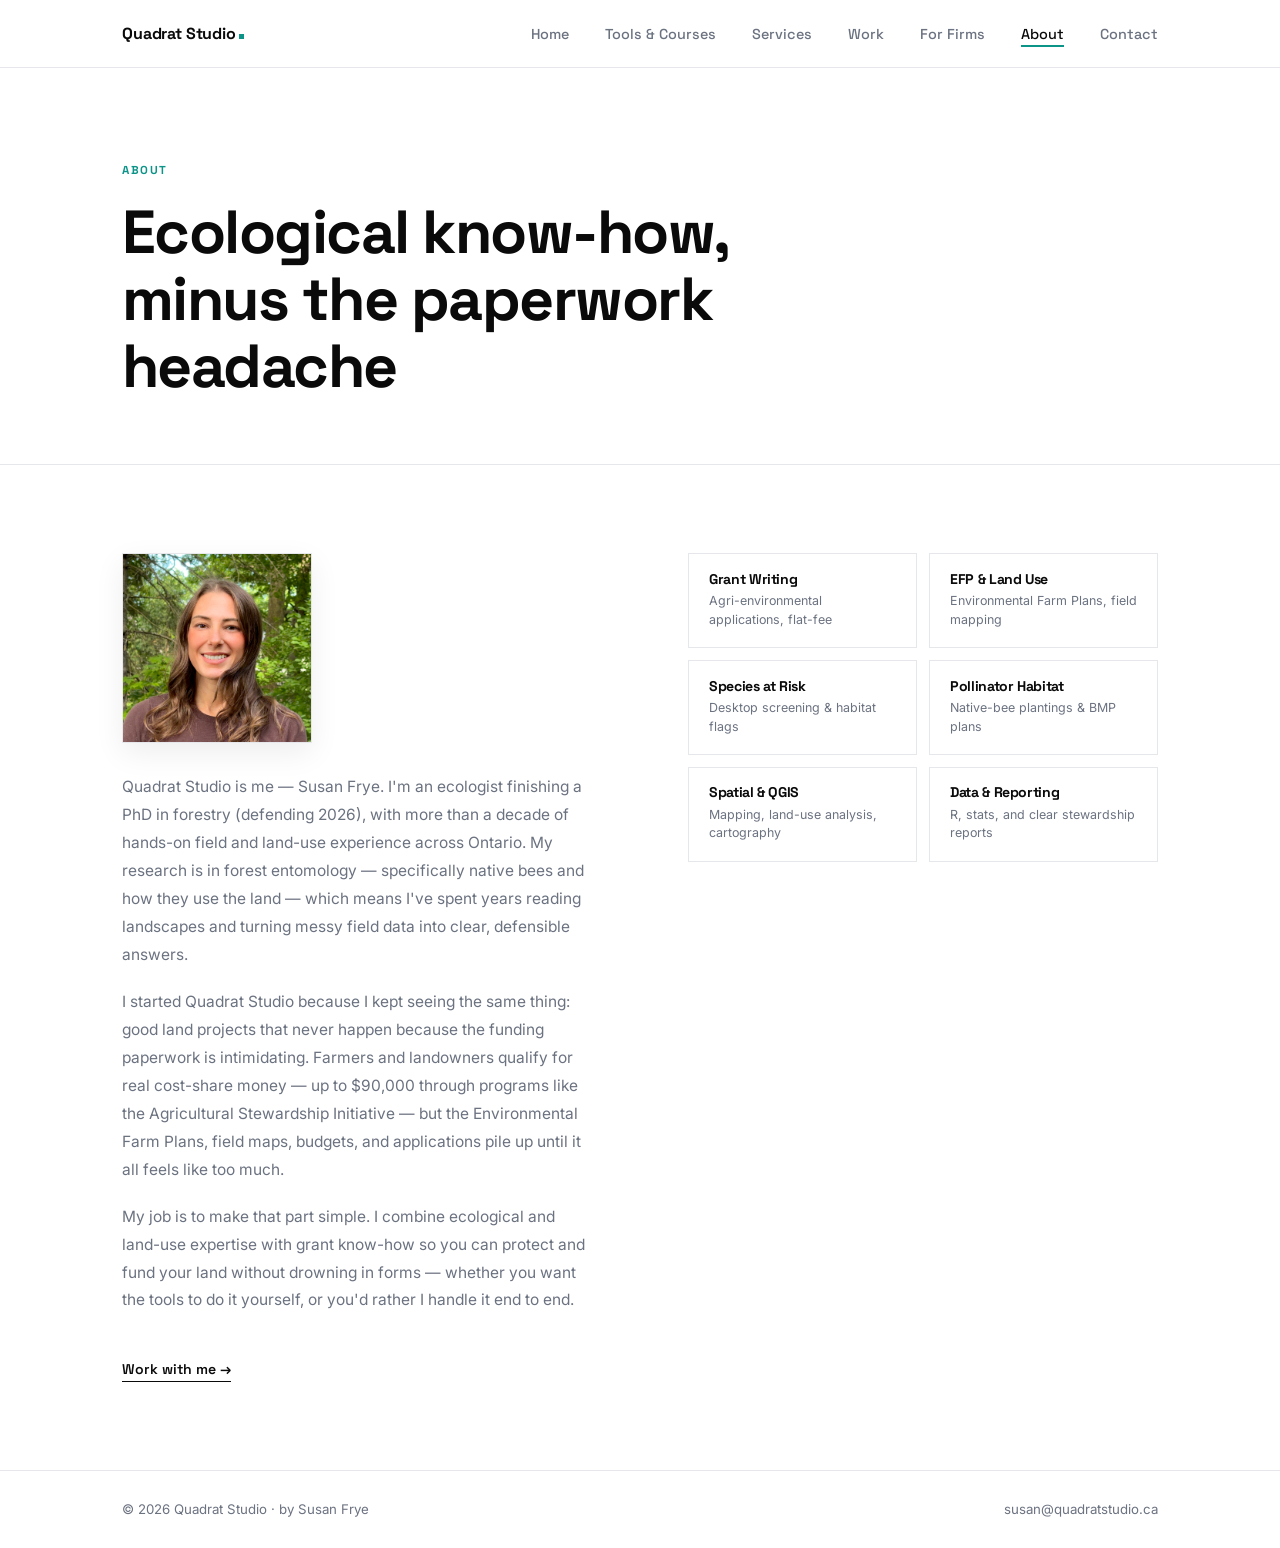
==== commit 74fa08ab: "Redesign hero with meadow photo, add For Firms nav + testimonials scaffold - Split the homepage hero" ====
--- a/about.html
+++ b/about.html
@@ -24,6 +24,7 @@
       <li><a href="index.html#products">Tools &amp; Courses</a></li>
       <li><a href="services.html">Services</a></li>
       <li><a href="work.html">Work</a></li>
+      <li><a href="hire.html">For Firms</a></li>
       <li><a href="about.html" class="active">About</a></li>
       <li><a href="contact.html">Contact</a></li>
     </ul>
--- a/css/style.css
+++ b/css/style.css
@@ -289,6 +289,34 @@
   display: flex;
   gap: 0.85rem;
   flex-wrap: wrap;
+}
+
+/* Split hero: copy left, framed photo right */
+.hero-grid {
+  display: grid;
+  grid-template-columns: 1.05fr 0.95fr;
+  gap: 3.5rem;
+  align-items: center;
+}
+.hero-copy { min-width: 0; }
+.hero-media {
+  position: relative;
+  align-self: stretch;
+  min-height: 430px;
+  overflow: hidden;
+  border: 1.5px solid var(--border);
+}
+.hero-media img {
+  position: absolute;
+  inset: 0;
+  width: 100%;
+  height: 100%;
+  object-fit: cover;
+  display: block;
+}
+@media (max-width: 860px) {
+  .hero-grid { grid-template-columns: 1fr; gap: 2.25rem; }
+  .hero-media { min-height: 240px; }
 }
 
 /* ── Buttons ─────────────────────────────────────────────── */
@@ -512,6 +540,60 @@
 
 /* keep card content above the decorative layer */
 .service-card > *:not(.svc-squares) { position: relative; z-index: 1; }
+
+/* ── Testimonials ────────────────────────────────────────── */
+.testimonial-card {
+  padding: 2.25rem;
+  border: 1.5px solid var(--border);
+  border-radius: var(--radius);
+  background: var(--white);
+  position: relative;
+  overflow: hidden;
+  display: flex;
+  flex-direction: column;
+  transition: transform 0.26s ease, box-shadow 0.26s ease, border-color 0.26s ease;
+}
+.testimonial-card::after {
+  content: '';
+  position: absolute;
+  top: 0; left: 0; right: 0;
+  height: 3px;
+  background: var(--c, var(--teal));
+  transform: scaleX(0);
+  transform-origin: left;
+  transition: transform 0.32s cubic-bezier(0.4, 0, 0.2, 1);
+}
+.testimonial-card:hover {
+  transform: translateY(-7px);
+  box-shadow: 0 24px 60px rgba(0,0,0,0.09);
+  border-color: transparent;
+}
+.testimonial-card:hover::after { transform: scaleX(1); }
+
+.testimonial-quote {
+  font-family: var(--font-h);
+  font-size: 1.05rem;
+  line-height: 1.6;
+  font-weight: 500;
+}
+.testimonial-quote::before {
+  content: '\201C';
+  color: var(--c, var(--teal));
+  font-size: 2.4rem;
+  line-height: 0;
+  vertical-align: -0.35em;
+  margin-right: 0.15rem;
+}
+.testimonial-by {
+  margin-top: 1.75rem;
+  display: flex;
+  flex-direction: column;
+  gap: 0.15rem;
+}
+.testimonial-name { font-weight: 700; font-size: 0.95rem; }
+.testimonial-role { color: var(--gray); font-size: 0.86rem; }
+
+body.rounded .testimonial-card { border-radius: 9px; }
 
 /* ── WORK page ───────────────────────────────────────────── */
 .work-list { margin-top: 1rem; }
